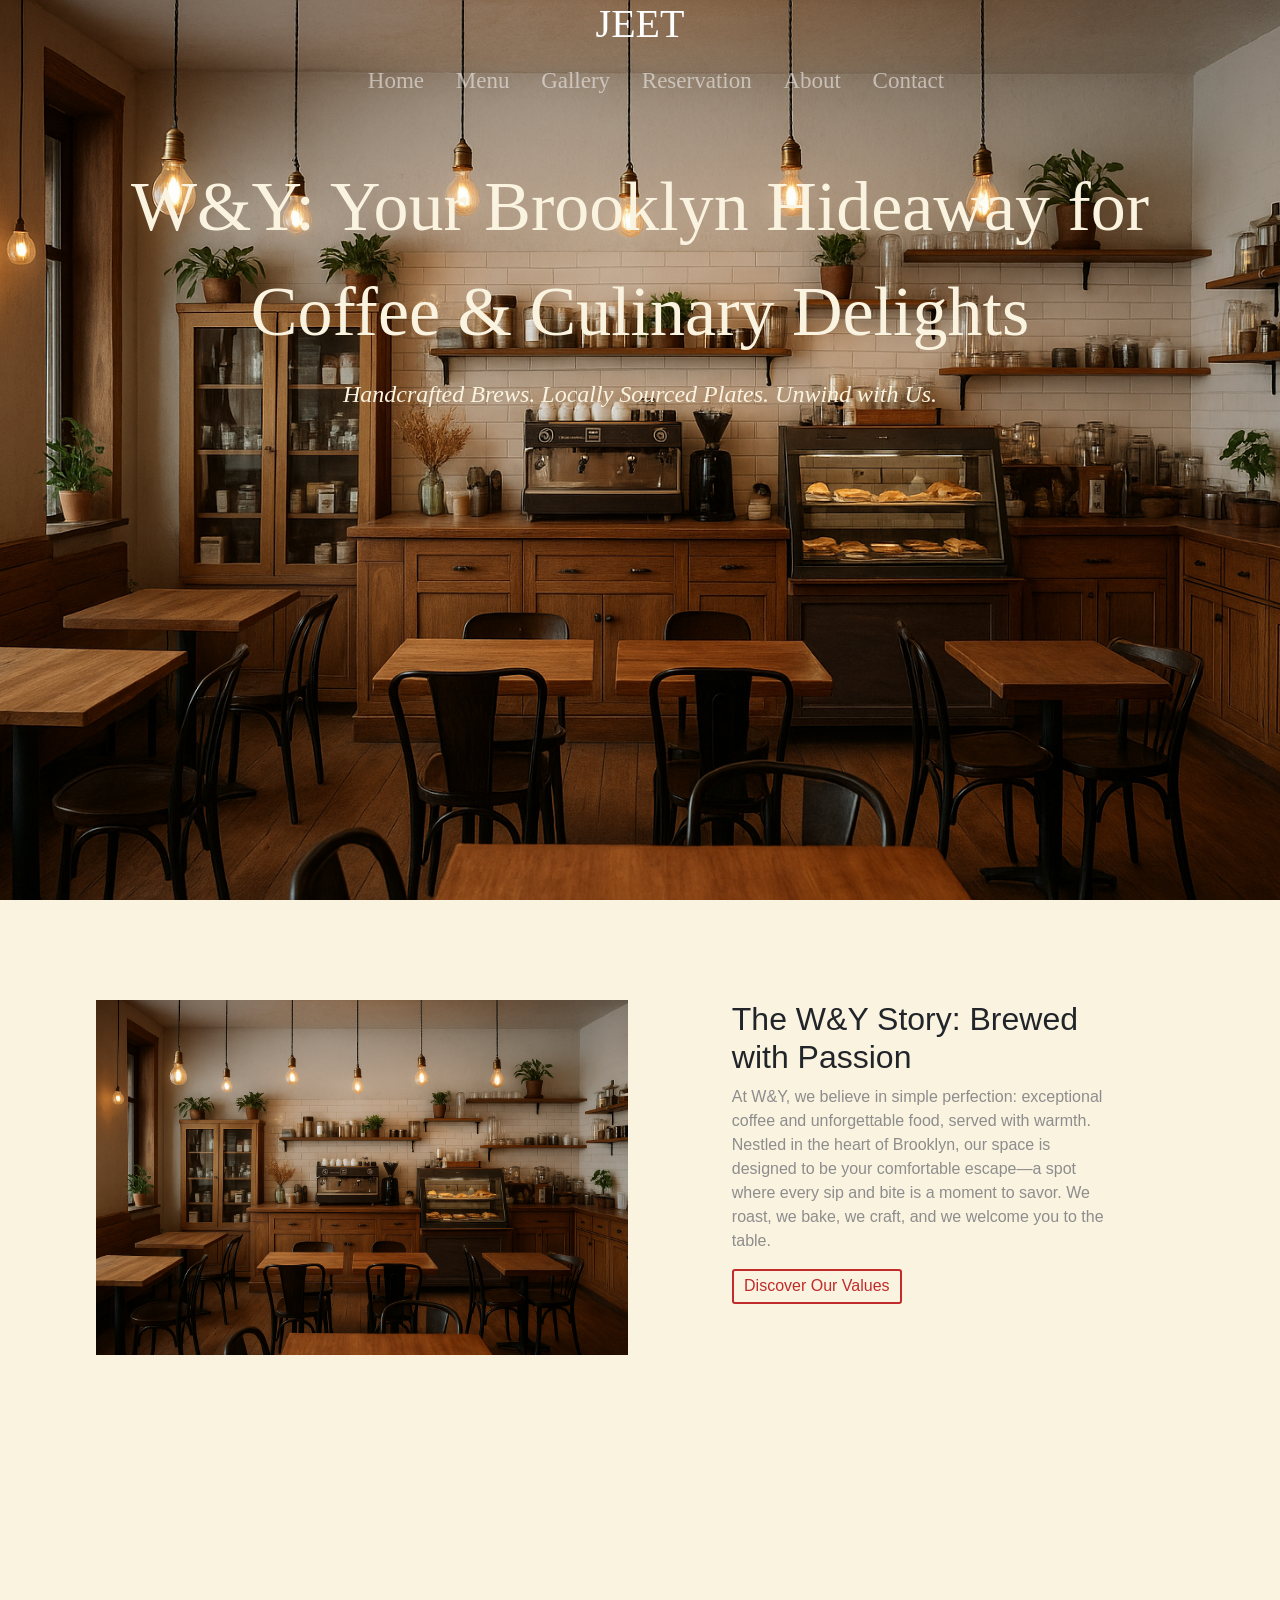
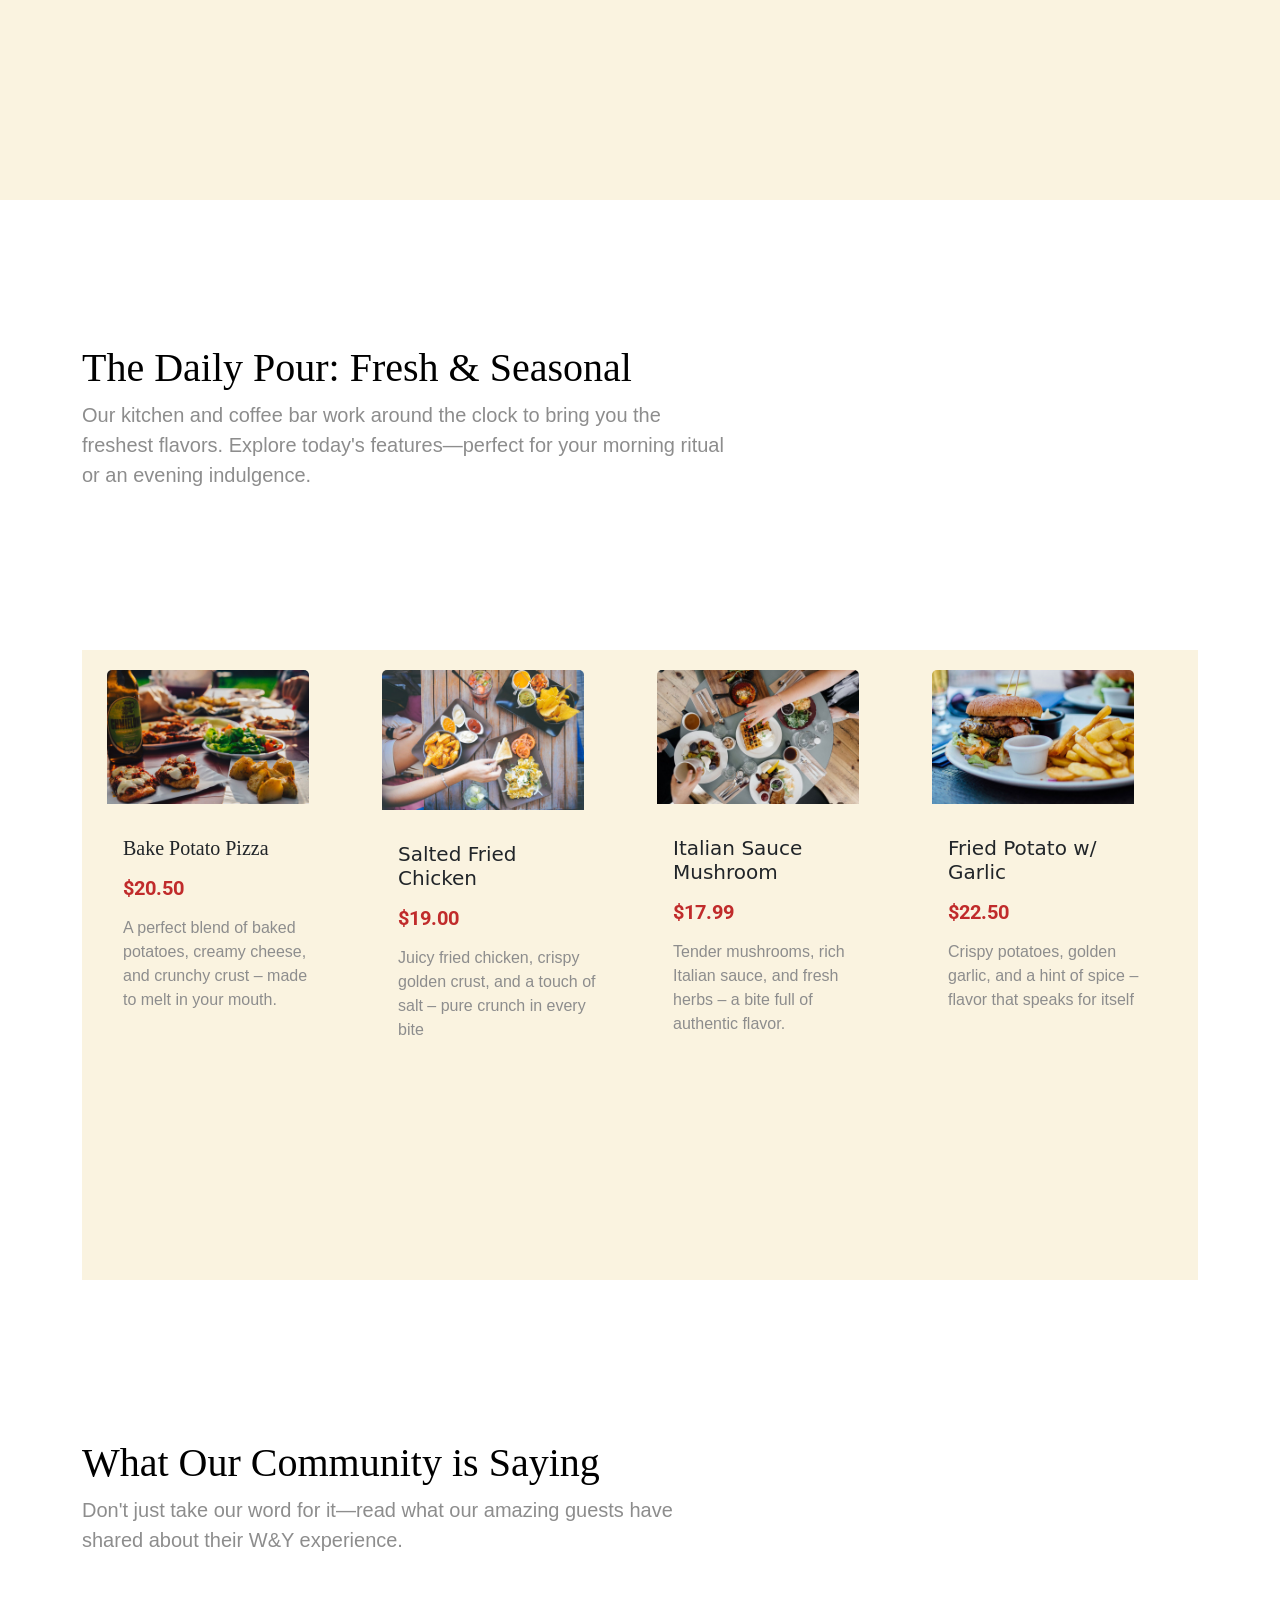
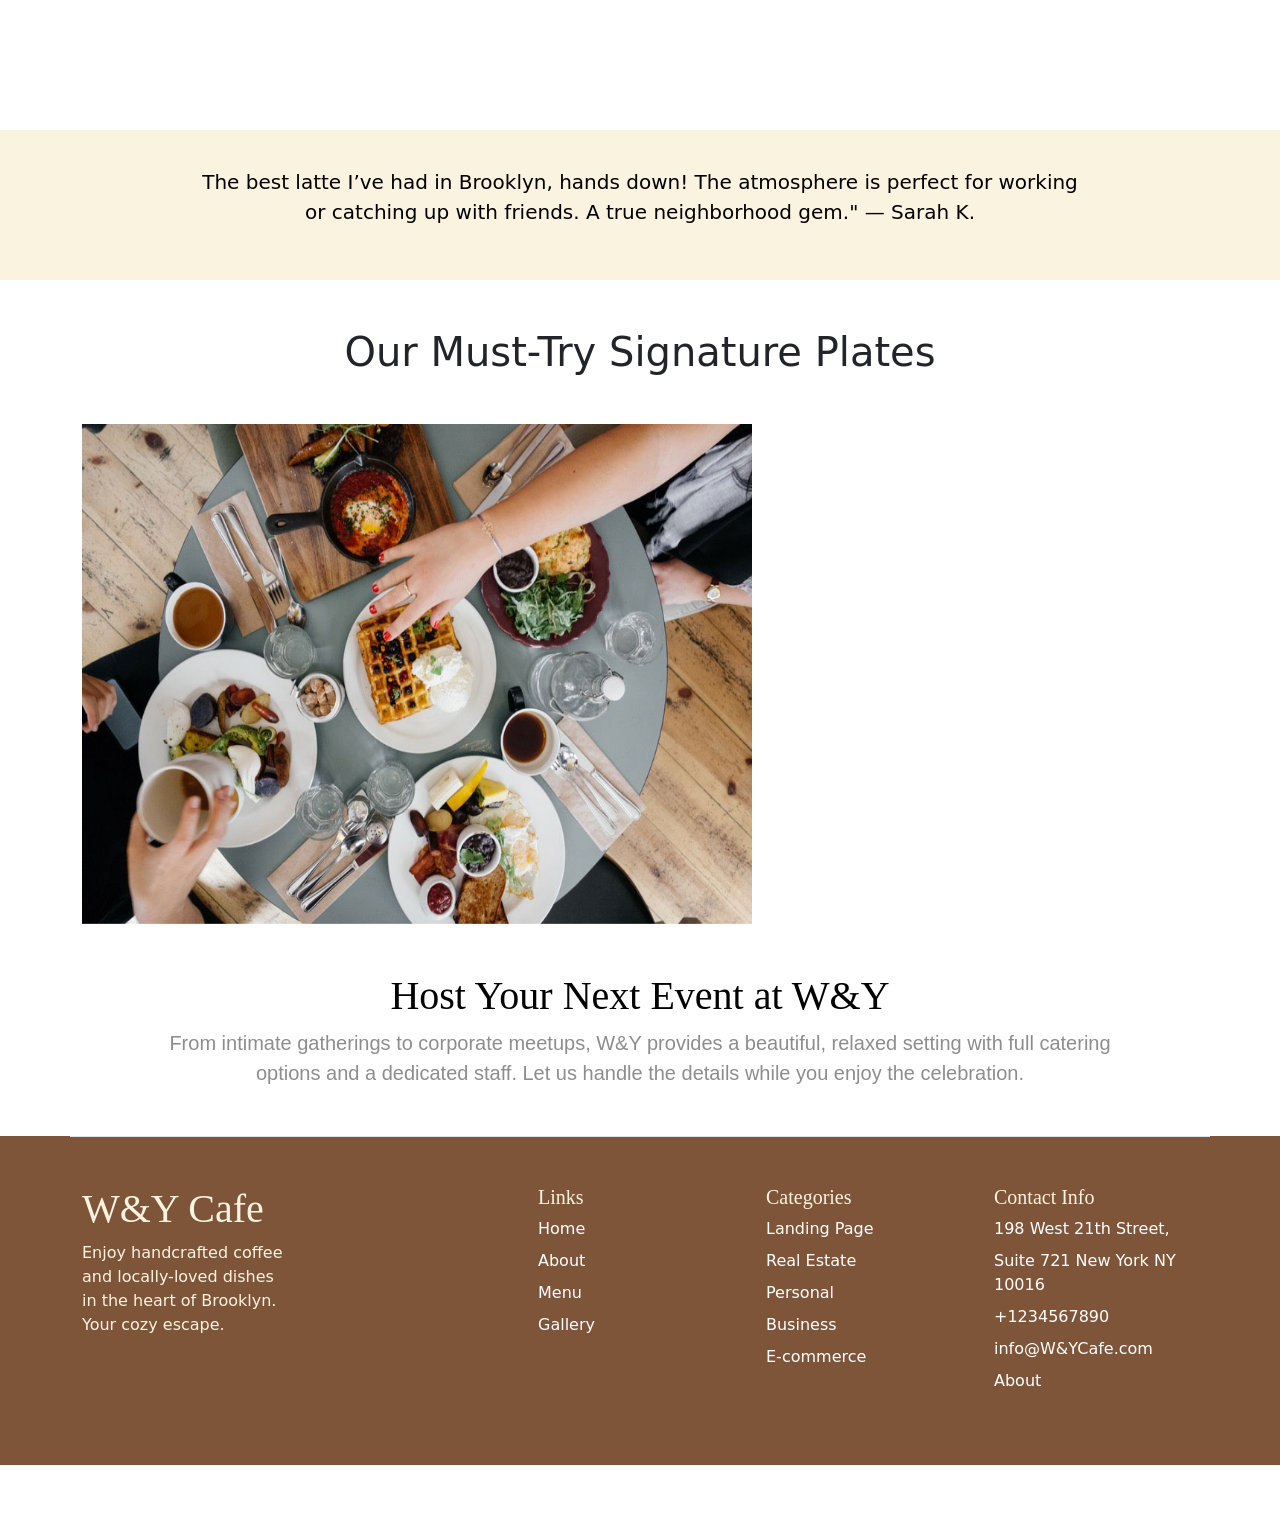
==== index.html @ d03f3638 "first commit" ====
<!DOCTYPE html>
<html lang="en">

<head>
    <meta charset="UTF-8">
    <meta name="viewport" content="width=device-width, initial-scale=1.0">
    <title>W&Y Home</title>

    <link href="https://cdn.jsdelivr.net/npm/bootstrap@5.3.8/dist/css/bootstrap.min.css" rel="stylesheet"
        integrity="sha384-sRIl4kxILFvY47J16cr9ZwB07vP4J8+LH7qKQnuqkuIAvNWLzeN8tE5YBujZqJLB" crossorigin="anonymous">
    <link rel="stylesheet" href="style.css">


    <link rel="preconnect" href="https://fonts.googleapis.com">
    <link rel="preconnect" href="https://fonts.gstatic.com" crossorigin>
    <link
        href="https://fonts.googleapis.com/css2?family=Montserrat:ital,wght@0,100..900;1,100..900&family=Roboto:ital,wght@0,100..900;1,100..900&display=swap"
        rel="stylesheet">
    <link rel="stylesheet" href="ressponsive.css">
</head>

<body>
    <header>


        <h1 id="logo-name" class="text-center">JEET</h1>


        <ul class="mx-auto" id="h-ul">
            <li><a href="index.html">Home</a></li>
            <li><a href="menu.html">Menu</a></li>
            <li><a href="gallery.html">Gallery</a></li>
            <li><a href="reserve.html">Reservation</a></li>
            <li><a href="#about">About</a></li>
            <li><a href="contact.html">Contact</a></li>
        </ul>
        <p class="text-center mt-5 mb-2">W&Y: Your Brooklyn Hideaway for Coffee & Culinary Delights</p>
        <h4 class="text-center my-3">Handcrafted Brews. Locally Sourced Plates. Unwind with Us.</h4>

    </header>
    <div class="the-restro">
        <div class="row">
            <div class="col-lg-6 col-md-6 col-sm-12 col-12">
                <div class="img-l">
                    <img src="img/cafe-intirier-img.png" alt="">
                </div>
            </div>
            <div class="col-lg-6 col-md-6 col-sm-12 col-12">
                <div class="the-restro-info">
                    <h2>The W&Y Story: Brewed with Passion</h2>
                    <p>At W&Y, we believe in simple perfection: exceptional coffee and unforgettable food, served with
                        warmth. Nestled in the heart of Brooklyn, our space is designed to be your comfortable escape—a
                        spot where every sip and bite is a moment to savor. We roast, we bake, we craft, and we welcome
                        you to the table.</p>


                    <button type="button">Discover Our Values</button>
                </div>
            </div>
        </div>
    </div>
    <div class="container todays-menu">
        <h1>The Daily Pour: Fresh & Seasonal</h1>
        <p>Our kitchen and coffee bar work around the clock to bring you the freshest flavors. Explore today's
            features—perfect for your morning ritual or an evening indulgence.</p>
    </div>


    <div class="container">
        <div class="menu-items">
            <div class="row justify-content-between">
                <div class="col-lg-3 col-md-6 col-sm12 col-12">
                    <div class="Bake-Potato-Pizza">
                        <div class="card" style="width: 18rem;">
                            <img src="img/gallery_9.jpeg" class="card-img-top" alt="...">
                            <div class="card-body">
                                <h5 class="card-title my-3">Bake Potato Pizza</h5>
                                <h5 class="my-3 price">$20.50</h5>
                                <p class="card-text my-3">A perfect blend of baked potatoes, creamy cheese, and crunchy
                                    crust – made to melt in your mouth.</p>

                            </div>
                        </div>
                    </div>
                </div>
                <div class="col-lg-3 col-md-6 col-sm12 col-12">
                    <div class="Salted-Fried-Chicken">
                        <div class="card" style="width: 18rem;">
                            <img src="img/gallery_8.jpeg" class="card-img-top" alt="...">
                            <div class="card-body">
                                <h5 class="card-title my-3">Salted Fried Chicken</h5>
                                <h5 class="my-3 price">$19.00</h5>
                                <p class="card-text my-3">Juicy fried chicken, crispy golden crust, and a touch of salt
                                    –
                                    pure crunch in every bite</p>

                            </div>
                        </div>
                    </div>
                </div>
                <div class="col-lg-3 col-md-6 col-sm12 col-12">
                    <div class="Italian-Sauce-Mushroom">
                        <div class="card" style="width: 18rem;">
                            <img src="img/gallery_7.jpeg" class="card-img-top" alt="...">
                            <div class="card-body">
                                <h5 class="card-title my-3">Italian Sauce Mushroom</h5>
                                <h5 class="my-3 price">$17.99</h5>
                                <p class="card-text my-3">Tender mushrooms, rich Italian sauce, and fresh herbs – a bite
                                    full of authentic flavor.</p>

                            </div>
                        </div>
                    </div>
                </div>
                <div class="col-lg-3 col-md-6 col-sm12 col-12">
                    <div class="Fried-Potato-Garlic">
                        <div class="card" style="width: 18rem;">
                            <img src="img/gallery_6.jpeg" class="card-img-top" alt="...">
                            <div class="card-body">
                                <h5 class="card-title my-3">Fried Potato w/ Garlic</h5>
                                <h5 class="my-3 price">$22.50</h5>
                                <p class="card-text my-3">Crispy potatoes, golden garlic, and a hint of spice – flavor
                                    that
                                    speaks for itself</p>

                            </div>
                        </div>
                    </div>
                </div>
            </div>
        </div>
    </div>


    <div class="container testimony">
        <h1>What Our Community is Saying</h1>
        <p>Don't just take our word for it—read what our amazing guests have shared about their W&Y experience.</p>
    </div>
    <div class="big-photo">

        <p class="text-center">The best latte I’ve had in Brooklyn, hands down! The atmosphere is perfect for working or
            catching up with friends. A true neighborhood gem." — Sarah K.</p>
    </div>

    <div class="container mb-5 best-unique">
        <div class="row">
            <h1 class="text-center my-5">Our Must-Try Signature Plates</h1>
        </div>

        <div id="carouselExampleSlidesOnly" class="carousel slide" data-bs-ride="carousel">
            <div class="carousel-inner">
                <div class="carousel-item active">
                    <img src="img/gallery_7.jpeg" class="d-block w-100" alt="...">
                </div>
                <div class="carousel-item">
                    <img src="img/gallery_6.jpeg" class="d-block w-100" alt="...">
                </div>
                <div class="carousel-item">
                    <img src="img/gallery_1.jpeg" class="d-block w-100" alt="...">
                </div>
            </div>
        </div>
    </div>

    <div class="my-5 container evants">
        <h1 class="text-center">Host Your Next Event at W&Y</h1>
        <p class="text-center">From intimate gatherings to corporate meetups, W&Y provides a beautiful, relaxed setting
            with full catering options and a dedicated staff. Let us handle the details while you enjoy the celebration.
        </p>
    </div>


    <footer>
        <div class="container">
            <footer class="row row-cols-1 row-cols-sm-2 row-cols-md-5 py-5 my-5 border-top">
                <div class="col mb-3">
                    <h1 class="footer-text">W&Y Cafe</h1>
                    <p class="a">Enjoy handcrafted coffee and locally-loved dishes in the heart of Brooklyn. Your cozy
                        escape.</p>
                </div>
                <div class="col mb-3"></div>
                <div class="col mb-3">
                    <h5 class="footer-text">Links</h5>
                    <ul class="nav flex-column footer-ul-list">
                        <li class="nav-item mb-2"><a href="#" class="nav-link p-0">Home</a></li>
                        <li class="nav-item mb-2"><a href="#" class="nav-link p-0">About</a></li>
                        <li class="nav-item mb-2"><a href="#" class="nav-link p-0">Menu</a></li>
                        <li class="nav-item mb-2"><a href="#" class="nav-link p-0">Gallery</a></li>
                    </ul>
                </div>
                <div class="col mb-3">
                    <h5 class="footer-text">Categories</h5>
                    <ul class="nav flex-column footer-ul-list">
                        <li class="nav-item mb-2"><a href="#" class="nav-link p-0">Landing Page</a></li>
                        <li class="nav-item mb-2"><a href="#" class="nav-link p-0">Real Estate</a></li>
                        <li class="nav-item mb-2"><a href="#" class="nav-link p-0">Personal</a></li>
                        <li class="nav-item mb-2"><a href="#" class="nav-link p-0">Business</a></li>
                        <li class="nav-item mb-2"><a href="#" class="nav-link p-0">E-commerce</a></li>
                    </ul>
                </div>
                <div class="col mb-3">
                    <h5 class="footer-text">Contact Info</h5>
                    <ul class="nav flex-column footer-ul-list">
                        <li class="nav-item mb-2"><a href="#" class="nav-link p-0">198 West 21th
                                Street,</a></li>
                        <li class="nav-item mb-2"><a href="#" class="nav-link p-0">Suite 721 New
                                York NY 10016
                            </a></li>
                        <li class="nav-item mb-2"><a href="#" class="nav-link p-0">+1234567890</a></li>
                        <li class="nav-item mb-2"><a href="#" class="nav-link p-0">info@W&YCafe.com</a></li>
                        <li class="nav-item mb-2"><a href="#" class="nav-link p-0">About</a></li>
                    </ul>
                </div>
            </footer>
        </div>
    </footer>








    <script src="https://cdn.jsdelivr.net/npm/bootstrap@5.3.8/dist/js/bootstrap.bundle.min.js"
        integrity="sha384-FKyoEForCGlyvwx9Hj09JcYn3nv7wiPVlz7YYwJrWVcXK/BmnVDxM+D2scQbITxI"
        crossorigin="anonymous"></script>

</body>

</html>
---- style.css ----
:root{
    --primary-red-color: rgb(192, 43, 43);
    --off-white-color:#FAF3E0;
     --primary-red-color: rgb(192, 43, 43);
    --off-white-color: #FAF3E0;
      --bg-light: #F9F5EB;
      --accent: #B08968;
      --accent-dark: #7F5539;
      --accent-hover: #9C6644;
      --text-dark: #3E2723;
      --white: #ffffff;
}
* {
    margin: 0;
    padding: 0;
    box-sizing: border-box;
}
header{
    height: 100vh;
    width: 100%;
    background-image: url(img/cafe-intirier-img.png);
    background-repeat: no-repeat;
    background-position: center;
    background-size: cover;
    /* font-family: Georgia, 'Times New Roman', Times, serif;  */
    font-family: 'Playfair Display', serif;
    color: white;
   
}
/* header h1{
    
   backdrop-filter: blur(10px);
   background: transparent;
   padding-top: 5px;
     position: sticky;
   top: 0px;
  
} */


header ul li{
    list-style-type: none;
    align-content: center;
}
header ul li a{
text-decoration: none;
font-size: 23px;
color: rgba(255, 255, 255, 0.521);

}
header ul li a:hover{
   border-bottom: 2px solid var(--primary-red-color);
   color: var(--off-white-color);

}

header ul{
    display: flex;
    justify-content: space-around;
    width: 50%;
    
    height: 50px;

}


header p{
    font-size: 70px;
    width: 80%;
    margin: auto;
    color: var(--off-white-color);
    
}
header h4{
    font-style: italic;
    color: var(--off-white-color);
}
header h4 mark{
    background-color: var(--primary-red-color);

}
.the-restro{
    height: 100vh;
    width: 100%;
    background-color: #FAF3E0;
    font-family: 'Lato', sans-serif;
    padding-top: 100px;
}
.img-l{
    height: 100%;
    width: 100%;
   
}
.img-l img{
    height: 100%;
    width: 100%;
}
.the-restro{
   padding-left: 7.5%;
   padding-right: 7.5%;
}
.the-restro-info{
    
    width: 70%;
    margin-left: 15%;
   
}
.the-restro-info p{
    color: rgb(141, 141, 141);
}
.the-restro-info button{
    height: 35px;
    width: 170px;
    border: 2px solid var(--primary-red-color);
    background-color: transparent;
    color: var(--primary-red-color);
    transition: .2s all ease-in-out;
     border-radius: 3px;
}
.the-restro-info button:hover{
    background-color: var(--primary-red-color);
    color: var(--off-white-color);
}
.todays-menu{
    height: 50vh;
    align-content: center;
    
    
}

.todays-menu h1{
     font-family: 'Playfair Display', serif;
     color: black;
}
.todays-menu p{
color: rgb(141, 141, 141);
width: 650px;
font-size: 20px;
 font-family: 'Lato', sans-serif;
}
.menu-items{
    height: 70vh;
    width: 100%;
    
    background-color: var(--off-white-color);
    
    transition: .5s all ease-in-out;
    padding: 180px 100px 0px;
    padding: 20px;
   
}
 .menu-items .card{
    border: none;
    outline: none;
    background-color: transparent;
    margin: 0px 5px 0px;
   
    
    
   
}
.menu-items .card-body{
    width: 80%;
}
.menu-items .card img{
    height: 100%;
    width: 70%;
}


.Bake-Potato-Pizza .card h5{
    font-family: 'Playfair Display', serif;
}
.menu-items .card .price{
    color: var(--primary-red-color);
     font-family: "Roboto", sans-serif;
  font-optical-sizing: auto;
  font-weight: 700;
  font-style: normal;
 
    
}
.menu-items .card p{
    font-family: 'Lato', sans-serif;
    color: rgb(141, 141, 141);
}
/* .Salted-Fried-Chicken{
    border: 1px solid black;
   transform: translateY(150px);
    
    
} */
/* .Fried-Potato-Garlic{
 border: 1px solid black;
   transform: translateY(150px);
} */

.testimony{
     height: 50vh;
    align-content: center;
}
.testimony h1{
 font-family: 'Playfair Display', serif;
     color: black;
}
.testimony p{
   color: rgb(141, 141, 141);
width: 650px;
font-size: 20px;
 font-family: 'Lato', sans-serif;

}
.big-photo{
    
    height: 150px;
    background-color: var(--off-white-color);
   align-content: center;
   
}
.big-photo p{
   
    
   
    font-size: 20px;
    width: 70%;
    margin-left: 15%;
    /* color: rgba(255, 255, 255, 0.521); */
    color: black;
}
.carousel-inner .carousel-item {
    height: 500px;
    width: 60%;
    
}
.carousel-inner .carousel-item img{
    height: 100%;
    width: 100%;
}
.evants{
    height: auto;
   
}
.evants h1{
     font-family: 'Playfair Display', serif;
     color: black;
}
.evants p {
     color: rgb(141, 141, 141);
width: 85%;
margin-left: 7.5%;
font-size: 20px;
 font-family: 'Lato', sans-serif;
}
footer{
    /* background-image: url(img/a.png); */
    background-color: #7F5539;
    background-position: center;
    color: var(--off-white-color);
}
.footer-text{
    color: var(--off-white-color);
    font-family: 'Playfair Display', serif;

}

footer .footer-ul-list li a{
    /* color: rgb(141, 141, 141); */
    color: white;
}
footer .footer-ul-list li a:hover{
    color: var(--text-dark);
}
---- ressponsive.css ----
@media (min-width:821px) and (max-width:1024px) {
    header ul li a {
        font-size: 18px;
    }

    header h1 {
        font-size: 35px;
    }

    header p {
        font-size: 45px;
    }

    header h4 {
        font-size: 25px;
    }

    header {
        height: 50vh;
        width: 100%;
    }

    .the-restro {
        height: 40vh;
    }

    .todays-menu {
        height: 30vh;
    }

    .menu-items {
        padding-top: 180px;
        height: 50vh;
    }

    .testimony {
        height: 30vh;
    }

    .the-restro img {
        height: 80%;
        width: 90%;
        margin-top: 10%;
        margin-left: 5%;
    }

    .todays-menu h1 {
        font-size: 30px;
        margin-bottom: 20px;

    }

    .big-photo p {
        font-size: 22px;
    }
    .best-unique h1 {
        font-size: 38px;
    }
  

}

@media (min-width:769px) and (max-width:820px) {
    header ul li a {
        font-size: 16px;
    }

    header h1 {
        font-size: 35px;
    }

    header p {
        font-size: 38px;
    }

    header h4 {
        font-size: 18px;
    }

    header {
        height: 40vh;
        width: 100%;
    }

    .the-restro-info h2 {
        font-size: 22px;
    }

    .the-restro-info p {
        font-size: 13px;
    }

    .the-restro-info button {
        width: 250px;
        height: 50px;
        font-size: 20px;
        
    }

    .the-restro {
        height: 40vh;
        padding-top: 85px;
    }

    .todays-menu {
        height: 30vh;
    }

    .menu-items {
        padding-top: 103px;
        height: 81vh;
    }

    .menu-items .card {
        align-items: end;
    }

    .todays-menu h1 {
        font-size: 30px;
        margin-bottom: 15px;

    }

    .todays-menu p {
        font-size: 16px;
    }

    .testimony {
        height: 20vh;
    }

    .testimony h1 {
        font-size: 30px;

        margin-bottom: 20px;
    }

    .testimony p {
        font-size: 16px;
    }

    .the-restro img {
        height: 80%;
        width: 90%;
        margin-top: 10%;
        margin-left: 5%;
    }

    .big-photo p {
        font-size: 15px;
    }

    .carousel-inner .carousel-item img {
        height: 80%;
        width: 100%;

    }

    .best-unique h1 {
        font-size: 30px;
    }
    .evants h1{
        font-size: 30px;
    }
    .evants p{
        font-size: 16px;
    }
    .footer-text{
        font-size: 22px;
    }
    .a{
            font-size: 16px;
            
    }
    footer .footer-ul-list li a{
        font-size: 12px;
    }
}
@media (max-width:435px) {
    #h-ul{
        display: flex;
        justify-content: space-evenly;
        padding-left: 0;
       
        
        width: 100%;
    }
    #h-ul li a {
         font-size: 15px;
    }
    header h1{
        font-size: 22px;
    }
     header p {
        font-size: 25px;
    }

    header h4 {
        font-size: 16px;
    }
    header {
        height: 50vh;
    }
    .the-restro-info h2{
        font-size: 20px;
        margin-top: 15px;
    }
    .the-restro-info p{
        font-size: 15px;
       
    }
    
    .the-restro{
        padding-top: 50px;
        height: 75vh;
    }
    .todays-menu{
        height: 35vh;
    }
    .todays-menu h1{
        font-size: 22px;
    }
    .todays-menu p {
        font-size: 15px;
        width: 370px;
    }
    .menu-items{
        height: 186vh;
    }
    .testimony{
        height: 35vh;
    }
    .testimony h1{
        font-size: 22px;
    }
     .testimony p {
        font-size: 15px;
        width: 370px;
    }
     .big-photo p {
        font-size: 15px;
        margin-top: 0;
        margin-bottom: 0;
    }
    .best-unique h1{
        font-size: 22px;
     
    }
   .carousel-inner .carousel-item{
    width: 100%;
    height: 50vh;
   }
   .evants h1{
    font-size: 22px;
   }
   .evants p {
    font-size: 15px;

   }
    .footer-text{
    font-size: 22px;
   }
   footer .footer-ul-list li a{
        font-size: 12px;
    }
    footer{
        height: 85vh;
    }
     .menu-items .card {
        align-items: end;
    }
    .menu-items .card img{
        
        width: 76%;
        height: 151px;
    }
   
  
}

@media (min-width:436px) and (max-width:768px) {
    header ul li a {
        font-size: 16px;
    }

    header h1 {
        font-size: 35px;
    }

    header p {
        font-size: 38px;
    }

    header h4 {
        font-size: 18px;
    }

    header {
        height: 40vh;
        width: 100%;
    }

    .the-restro-info h2 {
        font-size: 22px;
    }

    .the-restro-info p {
        font-size: 13px;
    }

    .the-restro-info button {
        width: 200px;
        height: 50px;
    }

    .the-restro {
        height: 46vh;
        padding-top: 65px;
    }

    .todays-menu {
        height: 30vh;
    }

    .menu-items {
        padding-top: 103px;
        height: 81vh;
    }

    .menu-items .card {
        align-items: end;
    }

    .todays-menu h1 {
        font-size: 30px;
        margin-bottom: 15px;

    }

    .todays-menu p {
        font-size: 16px;
    }

    .testimony {
        height: 30vh;
    }

    .testimony h1 {
        font-size: 30px;

        margin-bottom: 20px;
    }

    .testimony p {
        font-size: 16px;
    }

    .the-restro img {
        height: 80%;
        width: 90%;
        margin-top: 10%;
        margin-left: 5%;
    }

    .big-photo p {
        font-size: 15px;
    }

    .carousel-inner .carousel-item img {
        height: 80%;
        width: 100%;

    }

    .best-unique h1 {
        font-size: 30px;
    }
    .evants h1{
        font-size: 30px;
    }
    .evants p{
        font-size: 16px;
    }
    .footer-text{
        font-size: 22px;
    }
    .a{
            font-size: 16px;
            
    }
    footer .footer-ul-list li a{
        font-size: 12px;
    }
}
 /* @media (min-width:1025px) {
    
} */
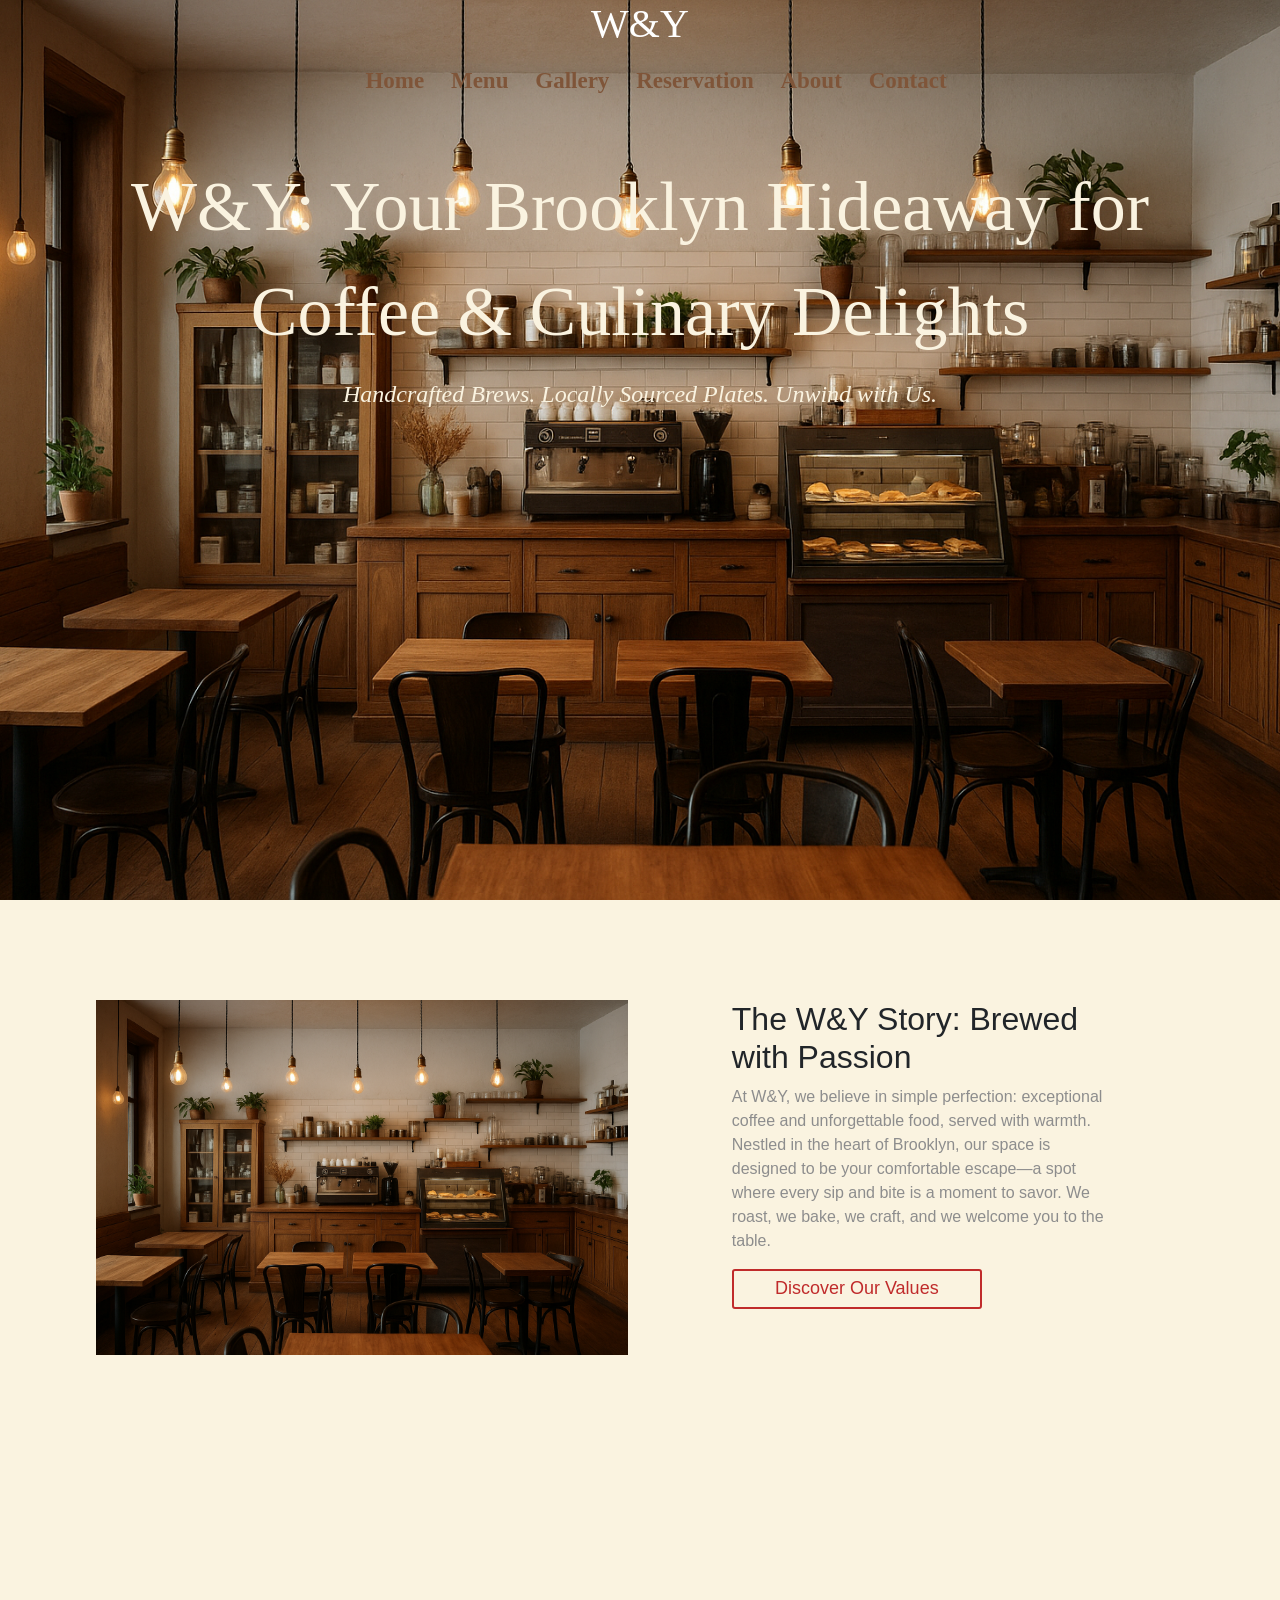
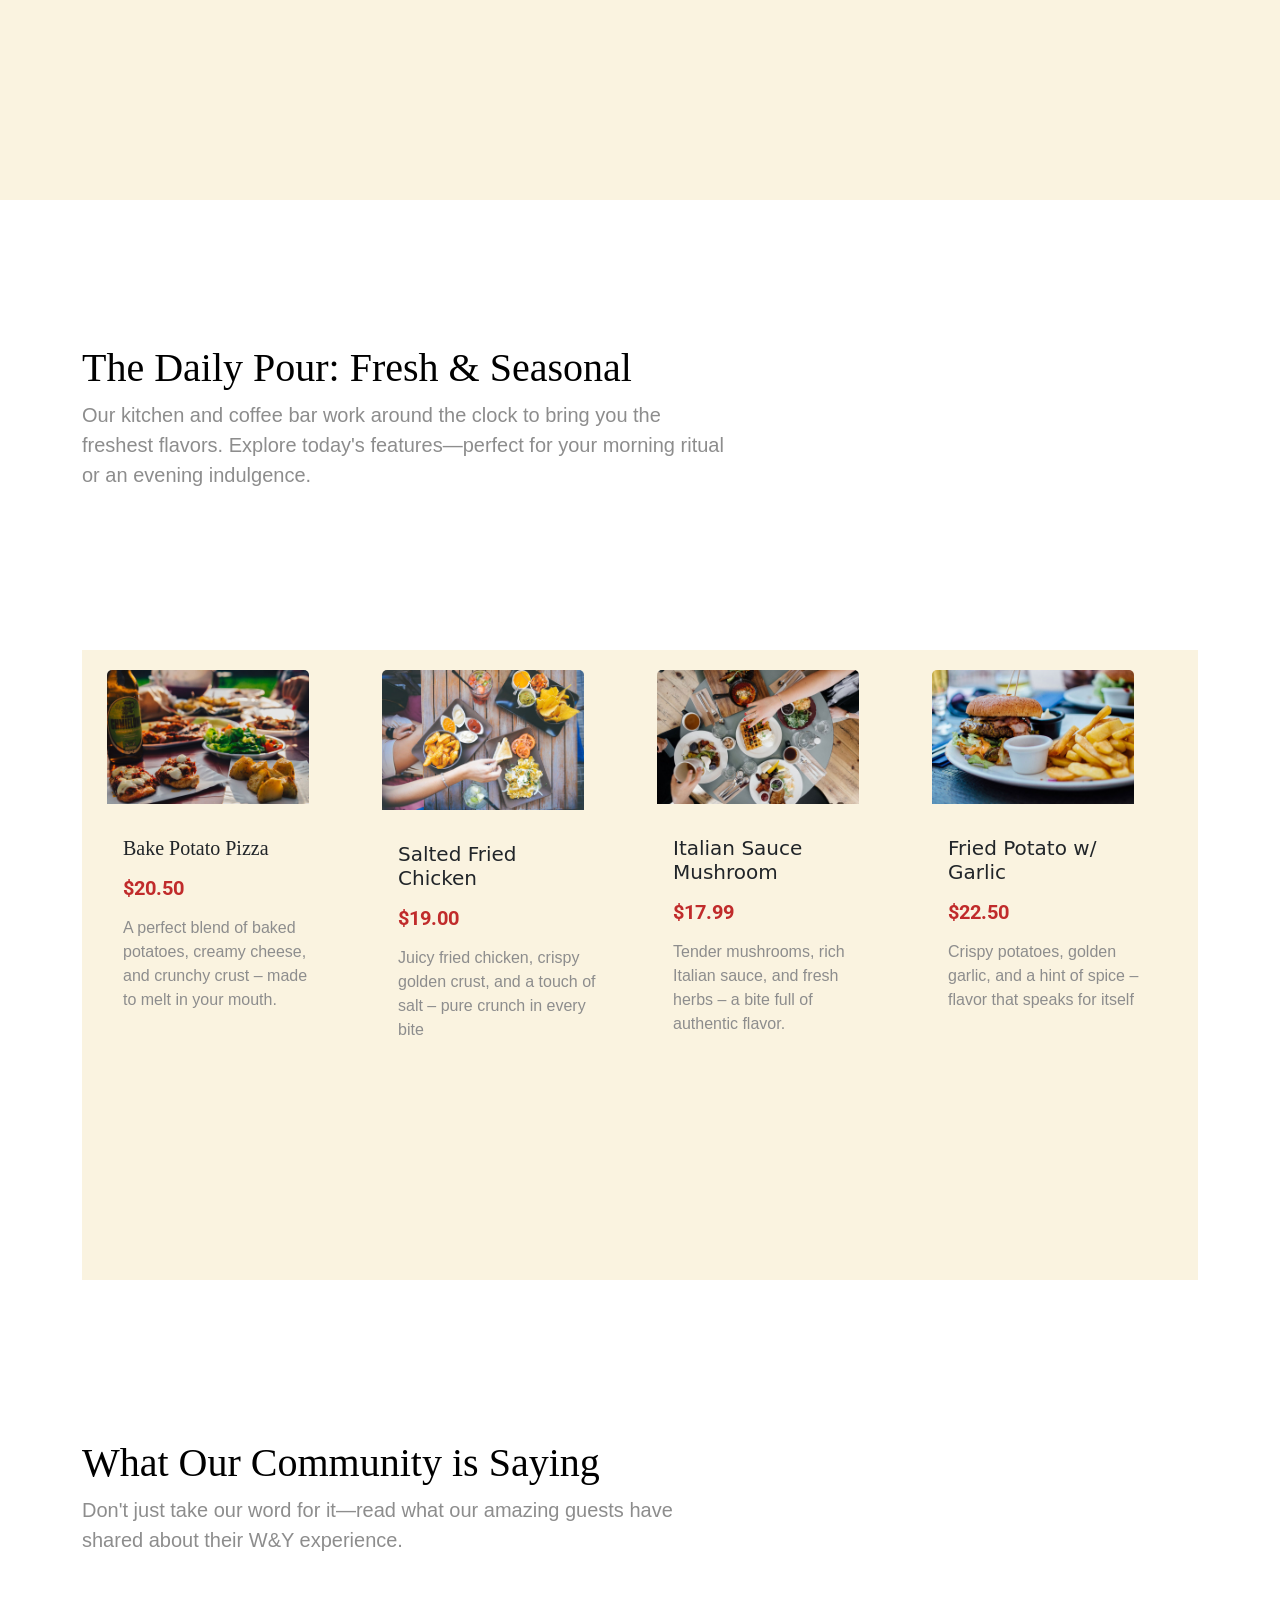
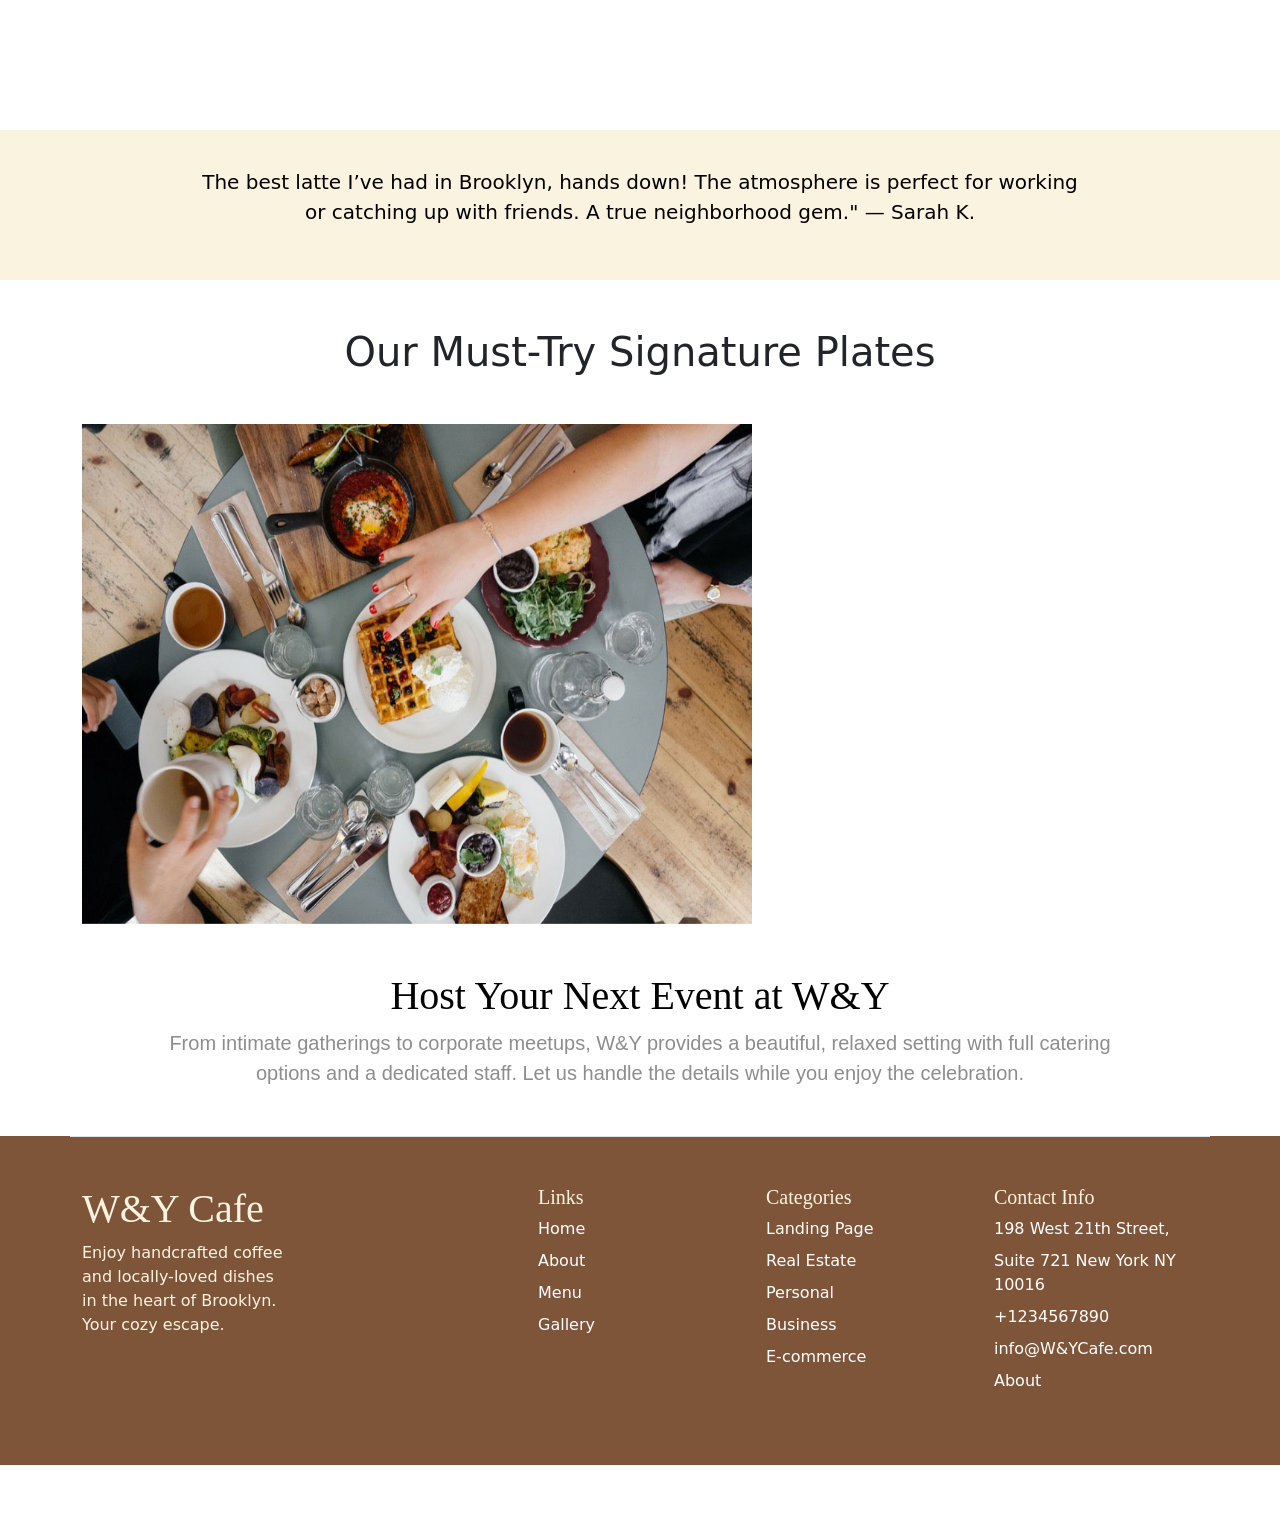
==== commit ca0acf29: "mychange" ====
--- a/index.html
+++ b/index.html
@@ -23,7 +23,7 @@
     <header>
 
 
-        <h1 id="logo-name" class="text-center">JEET</h1>
+        <h1 id="logo-name" class="text-center">W&Y</h1>
 
 
         <ul class="mx-auto" id="h-ul">
--- a/style.css
+++ b/style.css
@@ -1,21 +1,23 @@
-:root{
+:root {
     --primary-red-color: rgb(192, 43, 43);
-    --off-white-color:#FAF3E0;
-     --primary-red-color: rgb(192, 43, 43);
     --off-white-color: #FAF3E0;
-      --bg-light: #F9F5EB;
-      --accent: #B08968;
-      --accent-dark: #7F5539;
-      --accent-hover: #9C6644;
-      --text-dark: #3E2723;
-      --white: #ffffff;
-}
+    --primary-red-color: rgb(192, 43, 43);
+    --off-white-color: #FAF3E0;
+    --bg-light: #F9F5EB;
+    --accent: #B08968;
+    --accent-dark: #7F5539;
+    --accent-hover: #9C6644;
+    --text-dark: #3E2723;
+    --white: #ffffff;
+}
+
 * {
     margin: 0;
     padding: 0;
     box-sizing: border-box;
 }
-header{
+
+header {
     height: 100vh;
     width: 100%;
     background-image: url(img/cafe-intirier-img.png);
@@ -25,8 +27,9 @@
     /* font-family: Georgia, 'Times New Roman', Times, serif;  */
     font-family: 'Playfair Display', serif;
     color: white;
-   
-}
+
+}
+
 /* header h1{
     
    backdrop-filter: blur(10px);
@@ -38,152 +41,174 @@
 } */
 
 
-header ul li{
+header ul li {
     list-style-type: none;
     align-content: center;
 }
-header ul li a{
-text-decoration: none;
-font-size: 23px;
-color: rgba(255, 255, 255, 0.521);
-
-}
-header ul li a:hover{
-   border-bottom: 2px solid var(--primary-red-color);
-   color: var(--off-white-color);
-
-}
-
-header ul{
+
+header ul li a {
+    text-decoration: none;
+    font-size: 23px;
+    color: #7F5539;
+    font-weight: bold;
+
+}
+
+header ul li a:hover {
+    border-bottom: 2px solid var(--primary-red-color);
+    color: var(--off-white-color);
+
+}
+
+header ul {
     display: flex;
     justify-content: space-around;
     width: 50%;
-    
+
     height: 50px;
 
 }
 
 
-header p{
+header p {
     font-size: 70px;
     width: 80%;
     margin: auto;
     color: var(--off-white-color);
-    
-}
-header h4{
+
+}
+
+header h4 {
     font-style: italic;
     color: var(--off-white-color);
 }
-header h4 mark{
+
+header h4 mark {
     background-color: var(--primary-red-color);
 
 }
-.the-restro{
+
+.the-restro {
     height: 100vh;
     width: 100%;
     background-color: #FAF3E0;
     font-family: 'Lato', sans-serif;
     padding-top: 100px;
 }
-.img-l{
+
+.img-l {
     height: 100%;
     width: 100%;
-   
-}
-.img-l img{
+
+}
+
+.img-l img {
     height: 100%;
     width: 100%;
 }
-.the-restro{
-   padding-left: 7.5%;
-   padding-right: 7.5%;
-}
-.the-restro-info{
-    
+
+.the-restro {
+    padding-left: 7.5%;
+    padding-right: 7.5%;
+}
+
+.the-restro-info {
+
     width: 70%;
     margin-left: 15%;
-   
-}
-.the-restro-info p{
-    color: rgb(141, 141, 141);
-}
-.the-restro-info button{
+
+}
+
+.the-restro-info p {
+    color: rgb(141, 141, 141);
+}
+
+.the-restro-info button {
     height: 35px;
     width: 170px;
     border: 2px solid var(--primary-red-color);
     background-color: transparent;
     color: var(--primary-red-color);
     transition: .2s all ease-in-out;
-     border-radius: 3px;
-}
-.the-restro-info button:hover{
+    border-radius: 3px;
+}
+
+.the-restro-info button:hover {
     background-color: var(--primary-red-color);
     color: var(--off-white-color);
 }
-.todays-menu{
+
+.todays-menu {
     height: 50vh;
     align-content: center;
-    
-    
-}
-
-.todays-menu h1{
-     font-family: 'Playfair Display', serif;
-     color: black;
-}
-.todays-menu p{
-color: rgb(141, 141, 141);
-width: 650px;
-font-size: 20px;
- font-family: 'Lato', sans-serif;
-}
-.menu-items{
+
+
+}
+
+.todays-menu h1 {
+    font-family: 'Playfair Display', serif;
+    color: black;
+}
+
+.todays-menu p {
+    color: rgb(141, 141, 141);
+    width: 650px;
+    font-size: 20px;
+    font-family: 'Lato', sans-serif;
+}
+
+.menu-items {
     height: 70vh;
     width: 100%;
-    
+
     background-color: var(--off-white-color);
-    
+
     transition: .5s all ease-in-out;
     padding: 180px 100px 0px;
     padding: 20px;
-   
-}
- .menu-items .card{
+
+}
+
+.menu-items .card {
     border: none;
     outline: none;
     background-color: transparent;
     margin: 0px 5px 0px;
-   
-    
-    
-   
-}
-.menu-items .card-body{
+
+
+
+
+}
+
+.menu-items .card-body {
     width: 80%;
 }
-.menu-items .card img{
+
+.menu-items .card img {
     height: 100%;
     width: 70%;
 }
 
 
-.Bake-Potato-Pizza .card h5{
-    font-family: 'Playfair Display', serif;
-}
-.menu-items .card .price{
+.Bake-Potato-Pizza .card h5 {
+    font-family: 'Playfair Display', serif;
+}
+
+.menu-items .card .price {
     color: var(--primary-red-color);
-     font-family: "Roboto", sans-serif;
-  font-optical-sizing: auto;
-  font-weight: 700;
-  font-style: normal;
- 
-    
-}
-.menu-items .card p{
-    font-family: 'Lato', sans-serif;
-    color: rgb(141, 141, 141);
-}
+    font-family: "Roboto", sans-serif;
+    font-optical-sizing: auto;
+    font-weight: 700;
+    font-style: normal;
+
+
+}
+
+.menu-items .card p {
+    font-family: 'Lato', sans-serif;
+    color: rgb(141, 141, 141);
+}
+
 /* .Salted-Fried-Chicken{
     border: 1px solid black;
    transform: translateY(150px);
@@ -195,80 +220,90 @@
    transform: translateY(150px);
 } */
 
-.testimony{
-     height: 50vh;
+.testimony {
+    height: 50vh;
     align-content: center;
 }
-.testimony h1{
- font-family: 'Playfair Display', serif;
-     color: black;
-}
-.testimony p{
-   color: rgb(141, 141, 141);
-width: 650px;
-font-size: 20px;
- font-family: 'Lato', sans-serif;
-
-}
-.big-photo{
-    
+
+.testimony h1 {
+    font-family: 'Playfair Display', serif;
+    color: black;
+}
+
+.testimony p {
+    color: rgb(141, 141, 141);
+    width: 650px;
+    font-size: 20px;
+    font-family: 'Lato', sans-serif;
+
+}
+
+.big-photo {
+
     height: 150px;
     background-color: var(--off-white-color);
-   align-content: center;
-   
-}
-.big-photo p{
-   
-    
-   
+    align-content: center;
+
+}
+
+.big-photo p {
+
+
+
     font-size: 20px;
     width: 70%;
     margin-left: 15%;
     /* color: rgba(255, 255, 255, 0.521); */
     color: black;
 }
+
 .carousel-inner .carousel-item {
     height: 500px;
     width: 60%;
-    
-}
-.carousel-inner .carousel-item img{
+
+}
+
+.carousel-inner .carousel-item img {
     height: 100%;
     width: 100%;
 }
-.evants{
+
+.evants {
     height: auto;
-   
-}
-.evants h1{
-     font-family: 'Playfair Display', serif;
-     color: black;
-}
+
+}
+
+.evants h1 {
+    font-family: 'Playfair Display', serif;
+    color: black;
+}
+
 .evants p {
-     color: rgb(141, 141, 141);
-width: 85%;
-margin-left: 7.5%;
-font-size: 20px;
- font-family: 'Lato', sans-serif;
-}
-footer{
+    color: rgb(141, 141, 141);
+    width: 85%;
+    margin-left: 7.5%;
+    font-size: 20px;
+    font-family: 'Lato', sans-serif;
+}
+
+footer {
     /* background-image: url(img/a.png); */
     background-color: #7F5539;
     background-position: center;
     color: var(--off-white-color);
 }
-.footer-text{
-    color: var(--off-white-color);
-    font-family: 'Playfair Display', serif;
-
-}
-
-footer .footer-ul-list li a{
+
+.footer-text {
+    color: var(--off-white-color);
+    font-family: 'Playfair Display', serif;
+
+}
+
+footer .footer-ul-list li a {
     /* color: rgb(141, 141, 141); */
     color: white;
 }
-footer .footer-ul-list li a:hover{
+
+footer .footer-ul-list li a:hover {
     color: var(--text-dark);
-}
-
-
+}
--- a/ressponsive.css
+++ b/ressponsive.css
@@ -392,6 +392,10 @@
         font-size: 12px;
     }
 }
- /* @media (min-width:1025px) {
-    
-} */+ @media (min-width:1025px) {
+    .the-restro-info button{
+        height: 40px;
+        width: 250px;
+        font-size: 18px;
+    }
+}
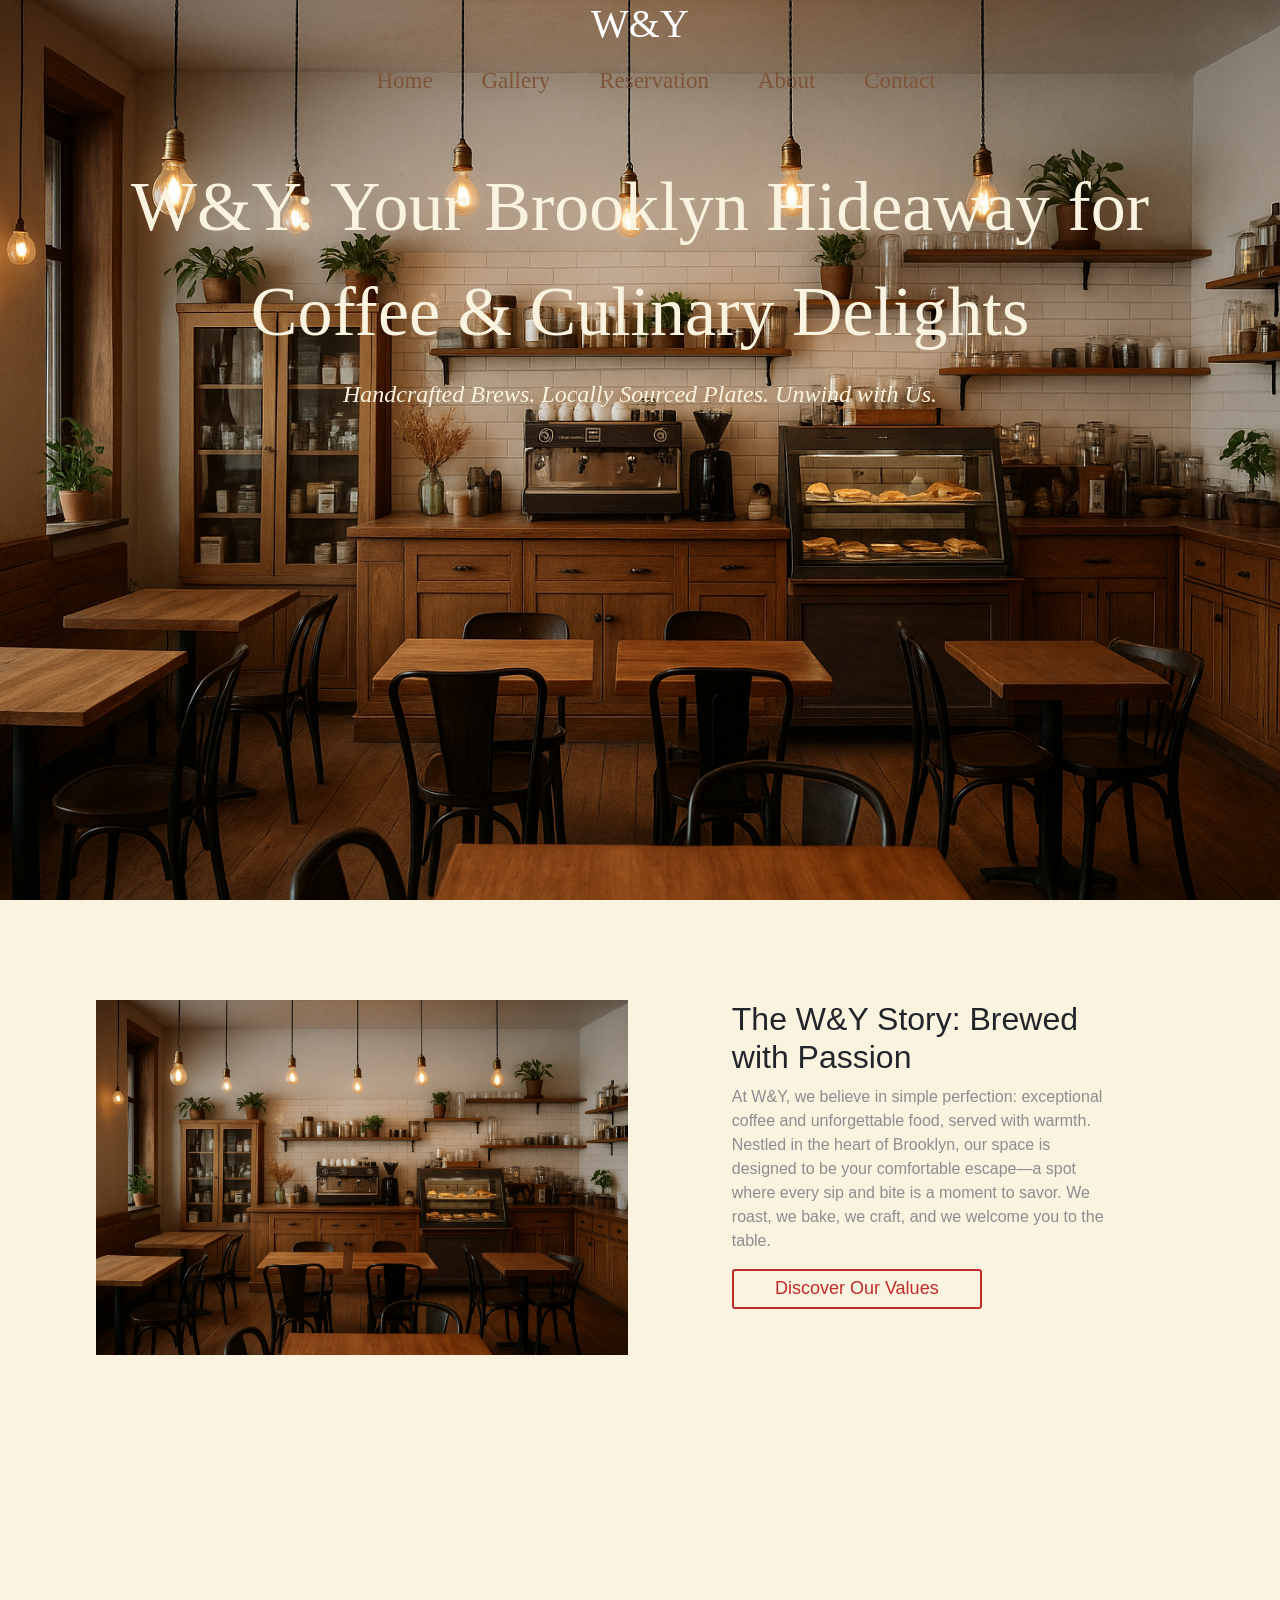
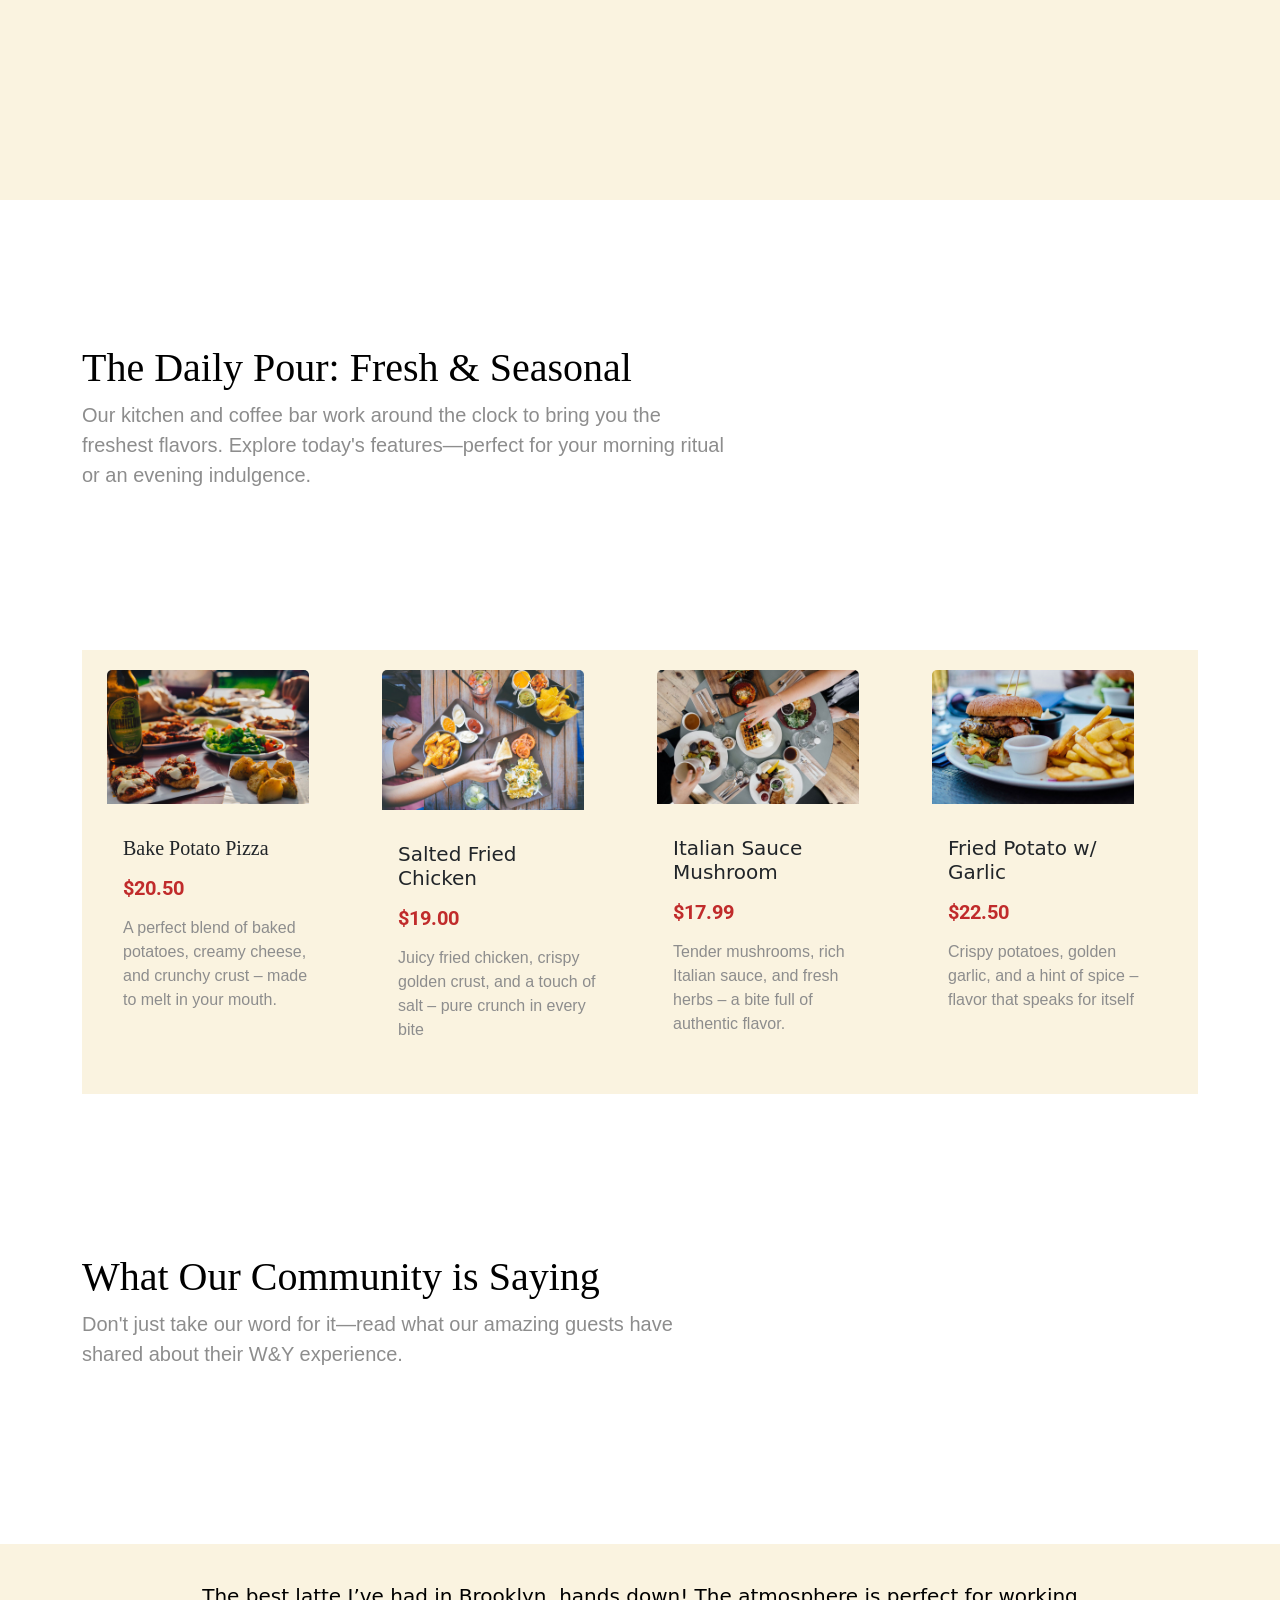
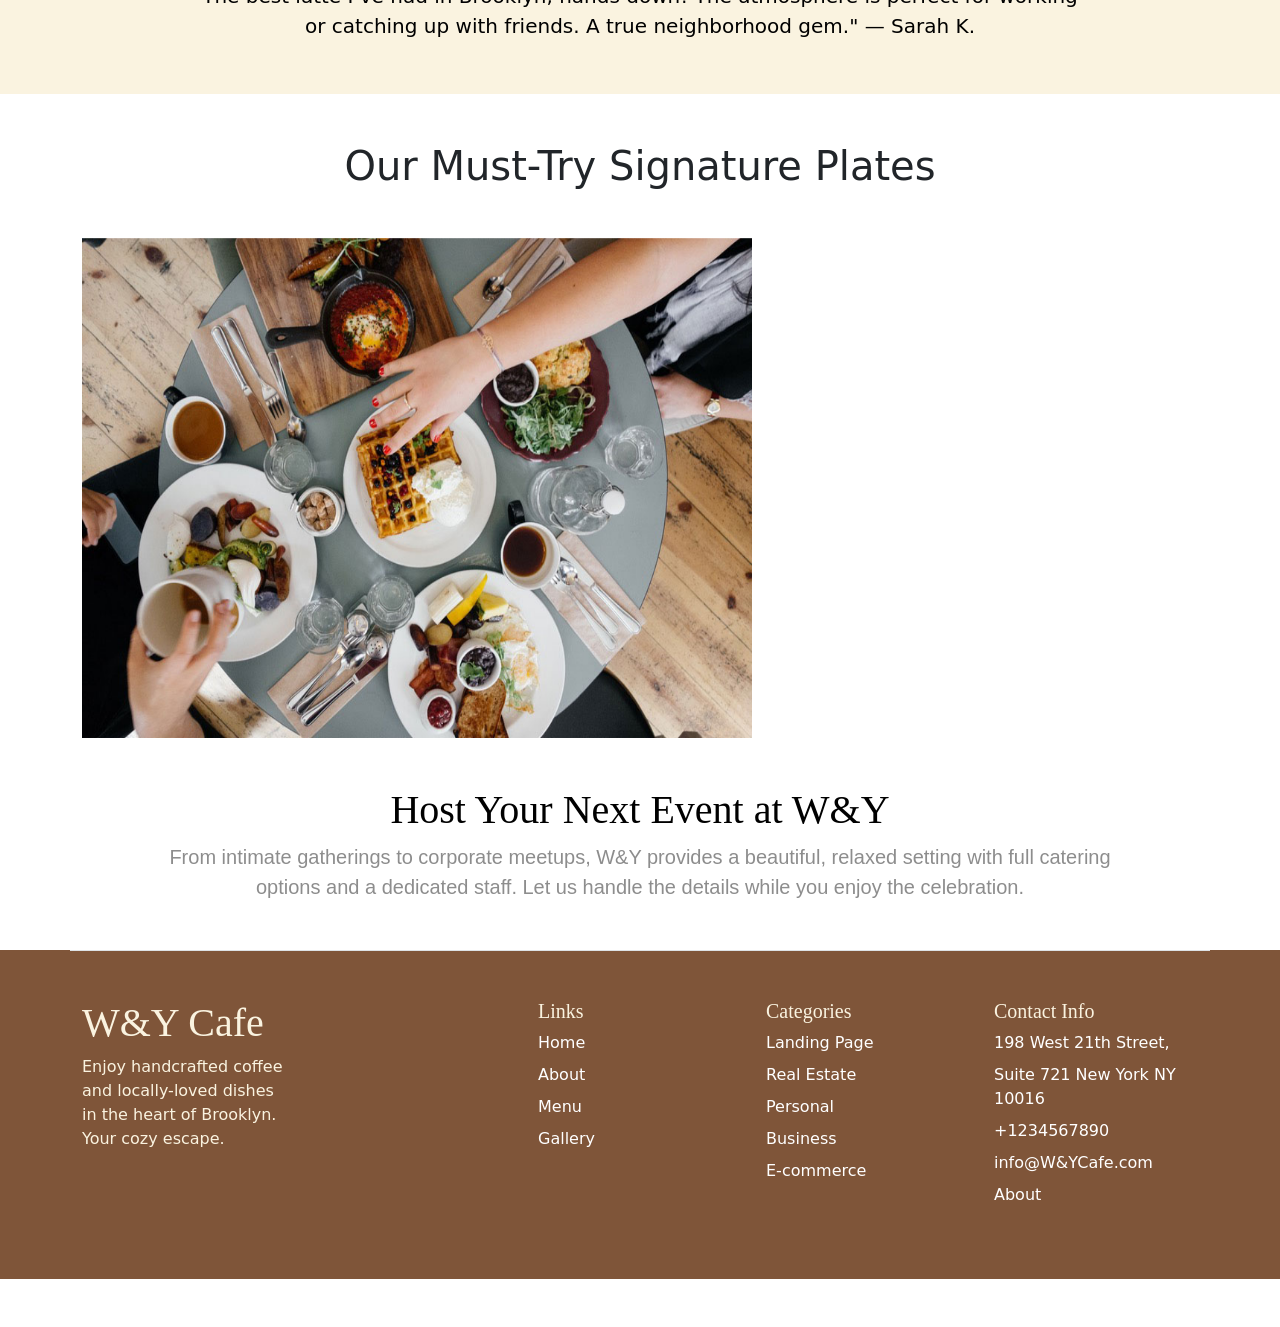
==== commit 47edf55a: "add more ressponsive" ====
--- a/index.html
+++ b/index.html
@@ -28,7 +28,6 @@
 
         <ul class="mx-auto" id="h-ul">
             <li><a href="index.html">Home</a></li>
-            <li><a href="menu.html">Menu</a></li>
             <li><a href="gallery.html">Gallery</a></li>
             <li><a href="reserve.html">Reservation</a></li>
             <li><a href="#about">About</a></li>
--- a/style.css
+++ b/style.css
@@ -50,7 +50,7 @@
     text-decoration: none;
     font-size: 23px;
     color: #7F5539;
-    font-weight: bold;
+   
 
 }
 
@@ -158,7 +158,6 @@
 }
 
 .menu-items {
-    height: 70vh;
     width: 100%;
 
     background-color: var(--off-white-color);
--- a/ressponsive.css
+++ b/ressponsive.css
@@ -29,8 +29,7 @@
     }
 
     .menu-items {
-        padding-top: 180px;
-        height: 50vh;
+        height: 29vh;
     }
 
     .testimony {
@@ -112,7 +111,7 @@
     }
 
     .menu-items .card {
-        align-items: end;
+        align-items: center;
     }
 
     .todays-menu h1 {
@@ -197,6 +196,8 @@
 
     header h4 {
         font-size: 16px;
+        width: 80%;
+        margin-left: 10%;
     }
     header {
         height: 50vh;
@@ -222,10 +223,11 @@
     }
     .todays-menu p {
         font-size: 15px;
-        width: 370px;
+        width: 340px;
+        margin: 0;
     }
     .menu-items{
-        height: 186vh;
+        padding-top: 20px ;
     }
     .testimony{
         height: 35vh;
@@ -264,10 +266,10 @@
         font-size: 12px;
     }
     footer{
-        height: 85vh;
+        height: 103vh;
     }
      .menu-items .card {
-        align-items: end;
+        align-items: center;
     }
     .menu-items .card img{
         
@@ -323,12 +325,11 @@
     }
 
     .menu-items {
-        padding-top: 103px;
-        height: 81vh;
+        height: 77vh;
     }
 
     .menu-items .card {
-        align-items: end;
+        align-items: c;
     }
 
     .todays-menu h1 {
@@ -338,7 +339,7 @@
     }
 
     .todays-menu p {
-        font-size: 16px;
+        font-size: 17px;
     }
 
     .testimony {
